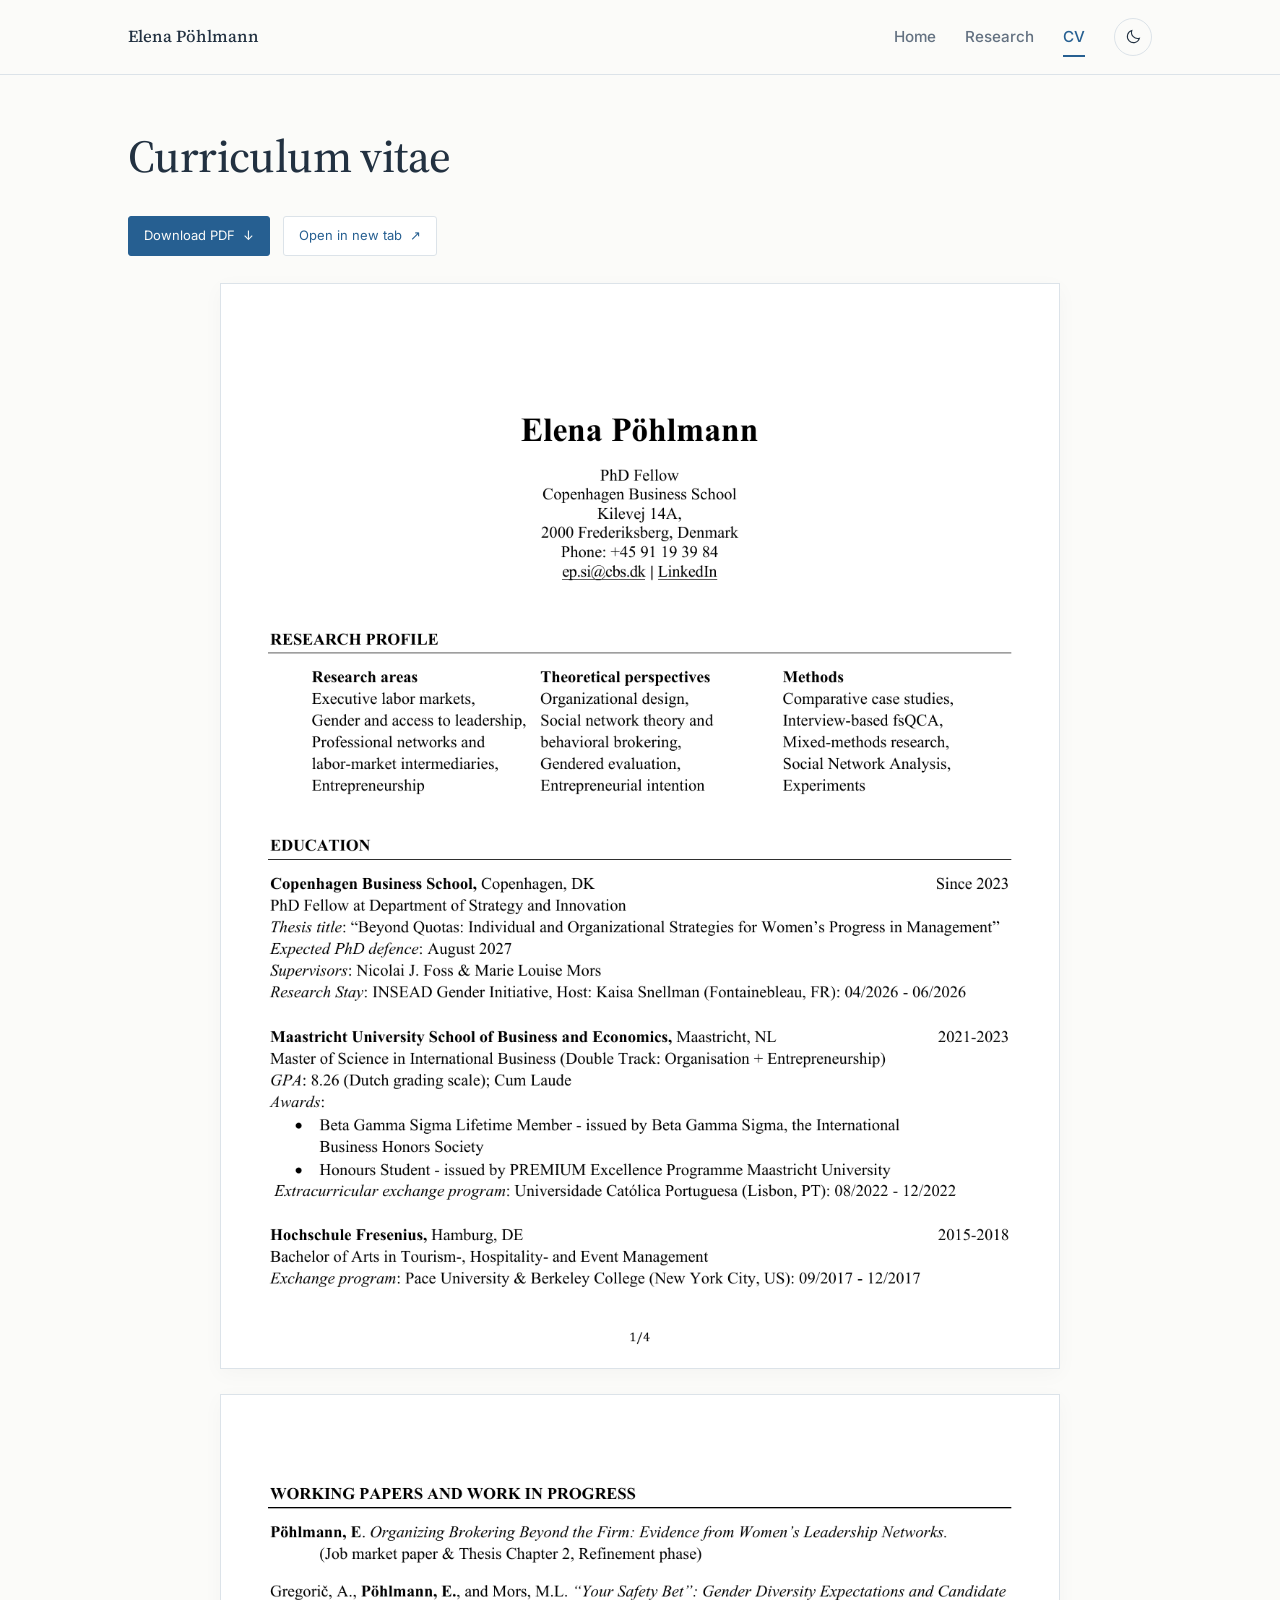
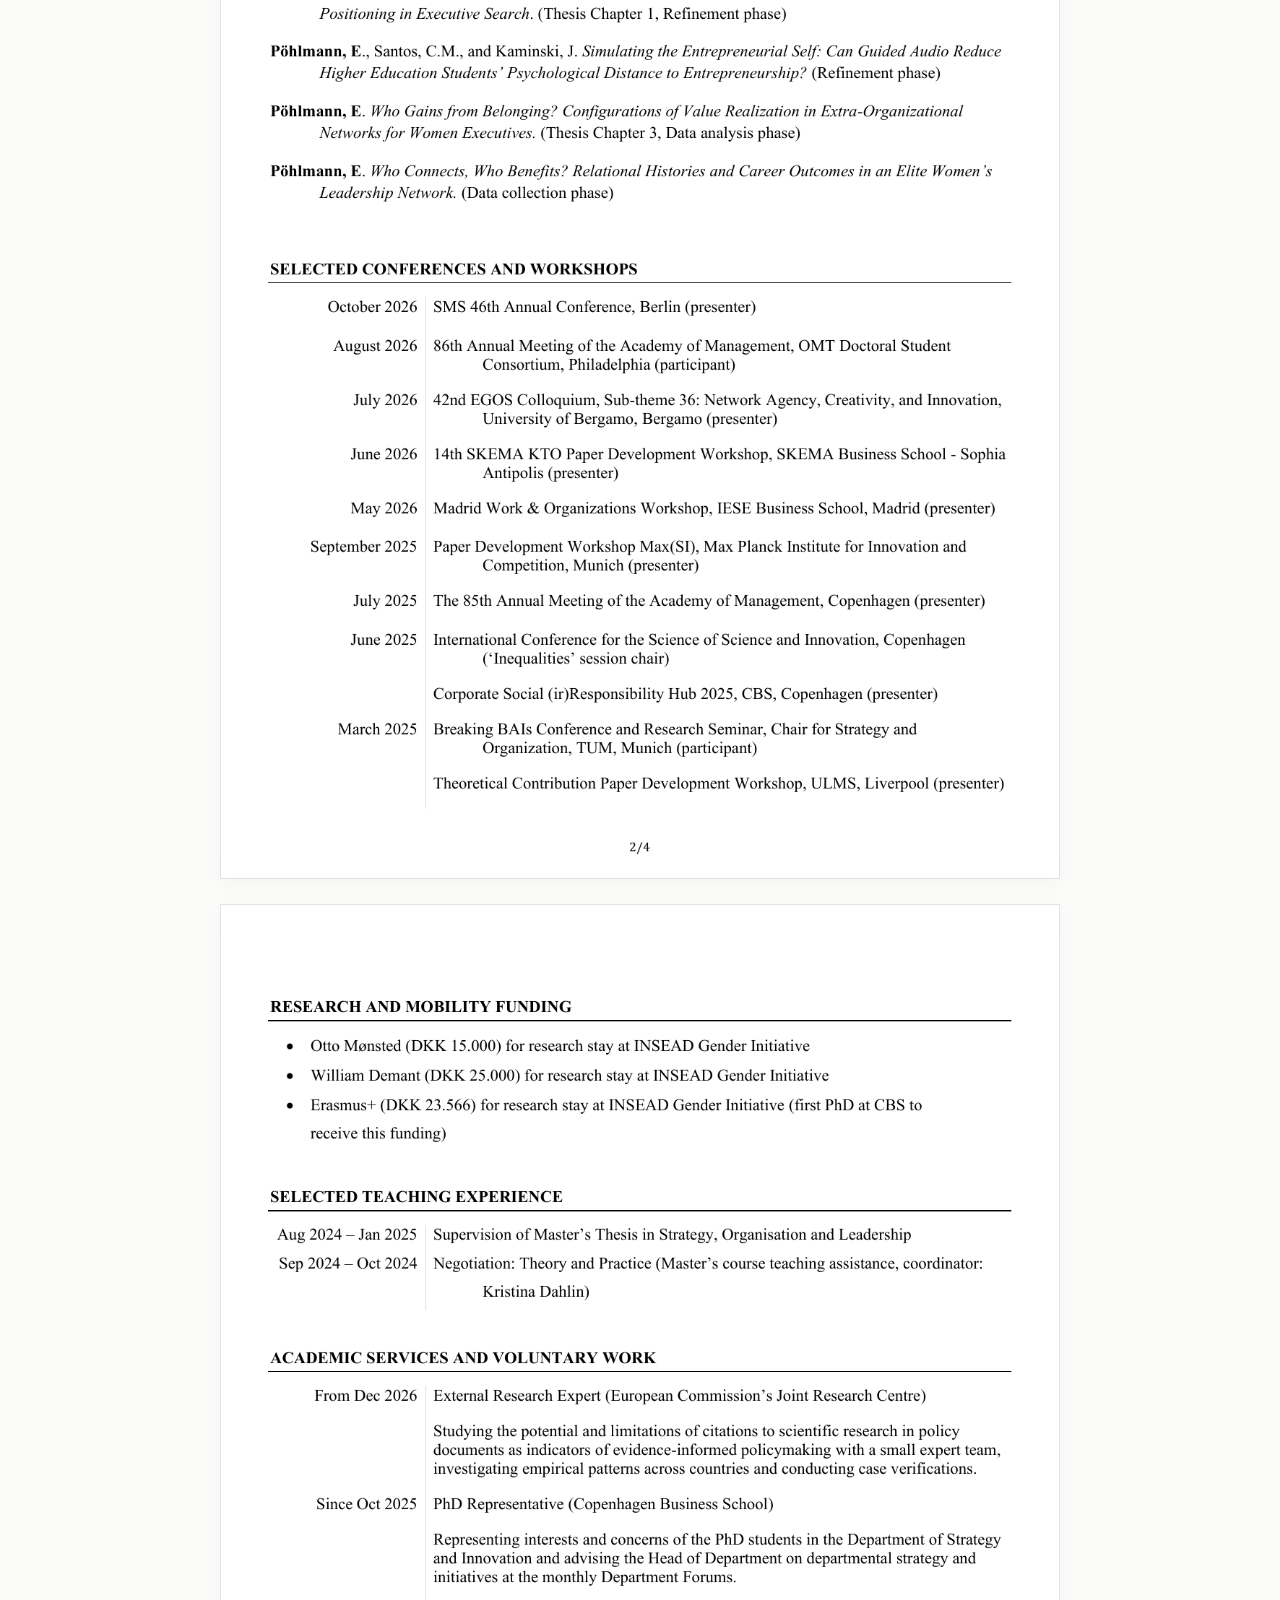
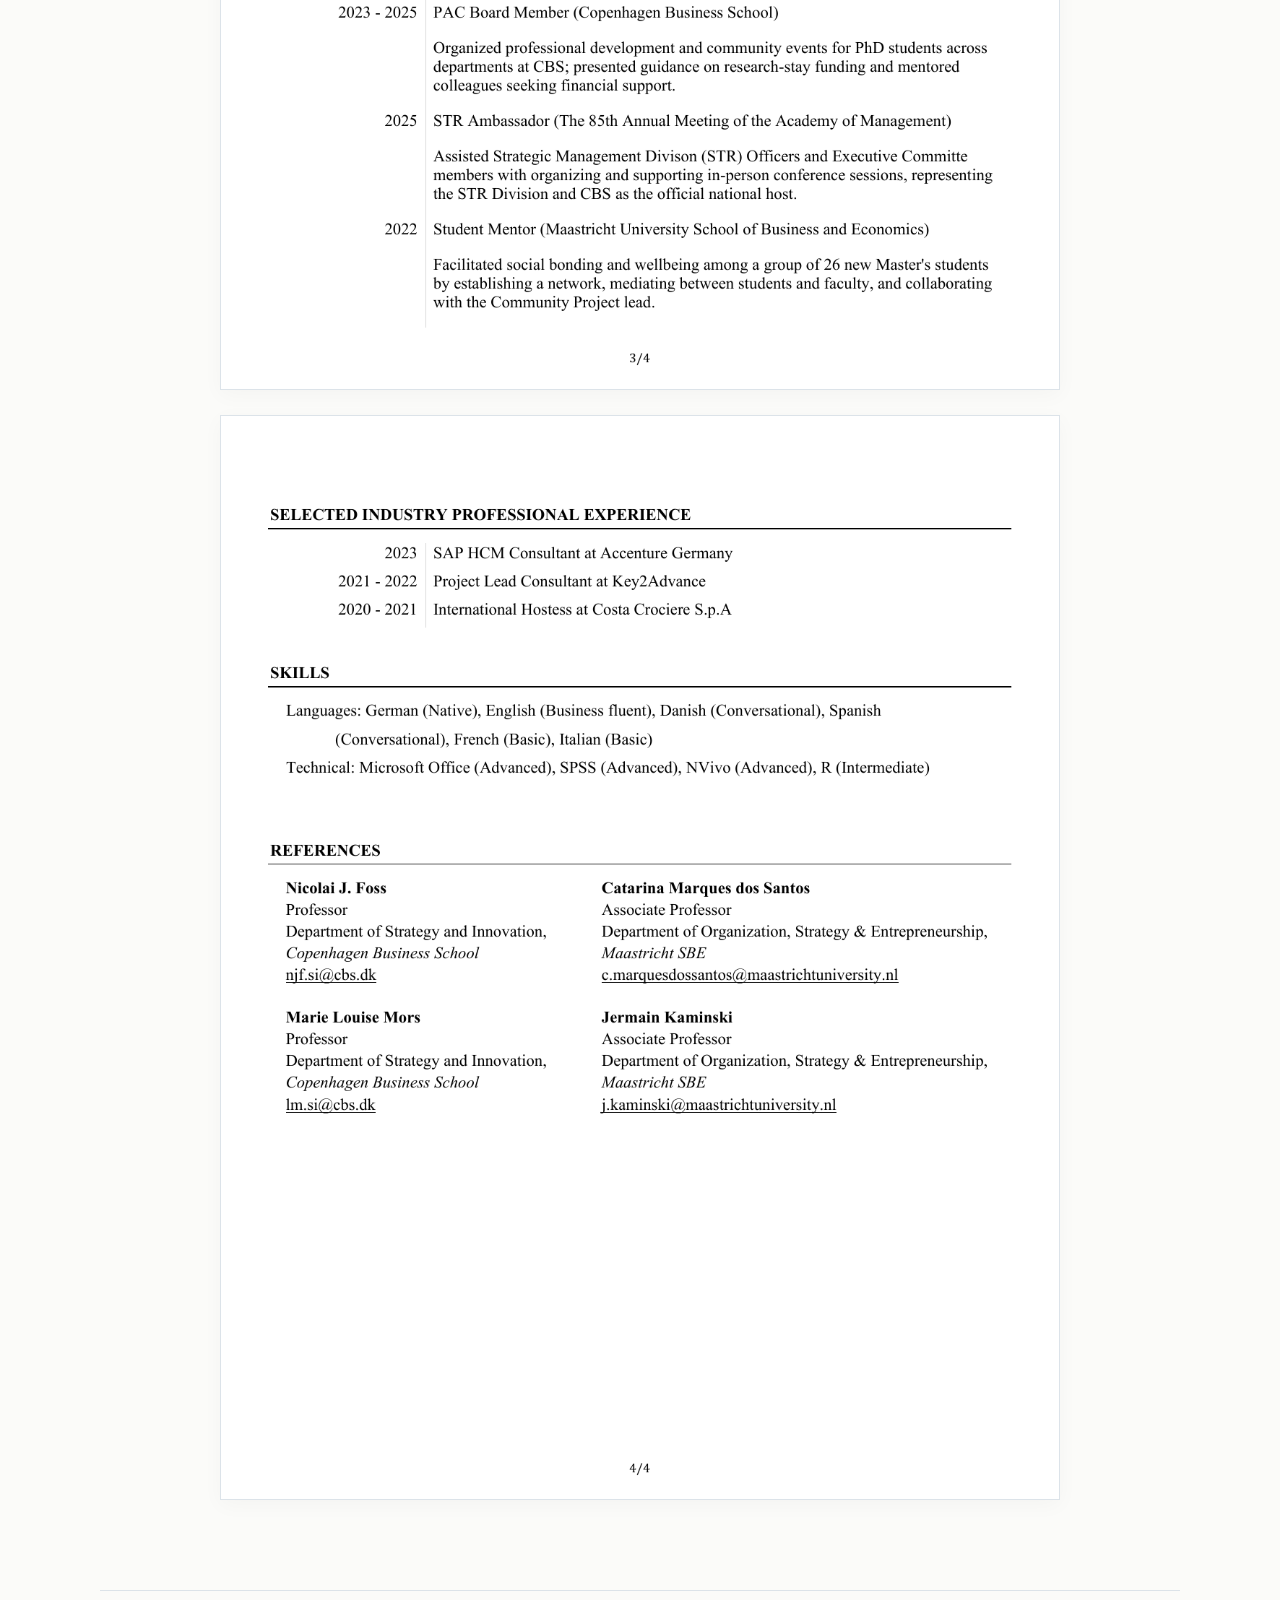
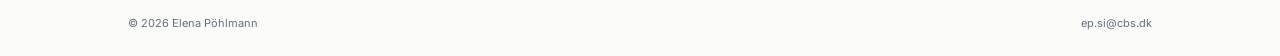
==== cv/index.html @ 1bb363f1 "Publish academic website." ====
<!doctype html>
<html lang="en">
<head>
<meta charset="utf-8">
<meta name="viewport" content="width=device-width,initial-scale=1">
<title>CV | Elena Pöhlmann</title>
<meta name="description" content="Elena Pöhlmann, PhD Fellow at Copenhagen Business School. Research on executive labor markets, gender, professional networks and entrepreneurship.">
<script>(function(){try{var q=new URLSearchParams(location.search).get('theme');var t=q||localStorage.getItem('elena-theme');if(!t)t=matchMedia('(prefers-color-scheme: dark)').matches?'dark':'light';document.documentElement.dataset.theme=t==='dark'?'dark':'light'}catch(e){}})();</script>
<link rel="icon" href="../assets/favicon.svg" type="image/svg+xml">
<link rel="stylesheet" href="../assets/font-faces.css?v=20261118b">
<link rel="stylesheet" href="../assets/styles.css?v=20261118k">
</head>
<body data-page="cv">
<a class="skip" href="#main">Skip to content</a>
<header class="site-header">
<div class="wrap">
<a class="brand" href="/" data-site-path="/">Elena Pöhlmann</a>
<div class="nav-right">
<nav class="nav-links" aria-label="Main navigation">
<a href="/" data-site-path="/">Home</a>
<a href="/research/" data-site-path="/research/">Research</a>
<a href="/cv/" data-site-path="/cv/" aria-current="page">CV</a>
</nav>
<button class="theme-toggle" type="button" aria-label="Switch to dark mode" title="Switch to dark mode" aria-pressed="false">
<svg class="moon" viewBox="0 0 24 24" fill="none" stroke="currentColor" stroke-width="1.5" aria-hidden="true">
<path d="M20.4 14.4A8.6 8.6 0 0 1 9.6 3.6 8.7 8.7 0 1 0 20.4 14.4Z"/>
</svg>
<svg class="sun" viewBox="0 0 24 24" fill="none" stroke="currentColor" stroke-width="1.5" aria-hidden="true">
<circle cx="12" cy="12" r="4"/>
<path d="M12 2v2m0 16v2M2 12h2m16 0h2M5 5l1.5 1.5m11 11L19 19M5 19l1.5-1.5m11-11L19 5"/>
</svg>
</button>
</div>
</div>
</header>
<main id="main" class="wrap page-main">
<header class="page-heading">
<h1>Curriculum vitae</h1>
</header>
<div class="cv-toolbar">
<a class="button primary" href="../assets/elena-poehlmann-cv.pdf" download="Elena-Poehlmann-CV.pdf">Download PDF <span aria-hidden="true">↓</span>
</a>
<a class="button" href="../assets/elena-poehlmann-cv.pdf" target="_blank" rel="noopener">Open in new tab <span aria-hidden="true">↗</span>
</a>
</div>
<div class="cv-preview" aria-label="Curriculum vitae, four pages">
<a href="../assets/elena-poehlmann-cv.pdf" target="_blank" rel="noopener" aria-label="Open CV PDF, preview page 1">
<img src="../assets/cv-page-1.png" alt="Elena Pöhlmann’s CV, page 1 of 4"  width="1160" height="1500">
</a>
<a href="../assets/elena-poehlmann-cv.pdf" target="_blank" rel="noopener" aria-label="Open CV PDF, preview page 2">
<img src="../assets/cv-page-2.png" alt="Elena Pöhlmann’s CV, page 2 of 4" loading="lazy" width="1160" height="1500">
</a>
<a href="../assets/elena-poehlmann-cv.pdf" target="_blank" rel="noopener" aria-label="Open CV PDF, preview page 3">
<img src="../assets/cv-page-3.png" alt="Elena Pöhlmann’s CV, page 3 of 4" loading="lazy" width="1160" height="1500">
</a>
<a href="../assets/elena-poehlmann-cv.pdf" target="_blank" rel="noopener" aria-label="Open CV PDF, preview page 4">
<img src="../assets/cv-page-4.png" alt="Elena Pöhlmann’s CV, page 4 of 4" loading="lazy" width="1160" height="1500">
</a>
</div>
</main>
<footer class="site-footer">
<div class="wrap">
<span>© 2026 Elena Pöhlmann</span>
<div class="footer-links">
<a href="mailto:ep.si@cbs.dk">ep.si@cbs.dk</a>
</div>
</div>
</footer>
<script src="../assets/site.js?v=20261118l">
</script>
</body>
</html>
---- assets/font-faces.css ----
/* Self-hosted fonts; license notices are in assets/fonts/. */

@font-face {
  font-family: 'Inter';
  font-style: normal;
  font-weight: 400 600;
  font-display: swap;
  src: url(fonts/inter-latin-ext.woff2) format('woff2');
  unicode-range: U+0100-02BA, U+02BD-02C5, U+02C7-02CC, U+02CE-02D7, U+02DD-02FF, U+0304, U+0308, U+0329, U+1D00-1DBF, U+1E00-1E9F, U+1EF2-1EFF, U+2020, U+20A0-20AB, U+20AD-20C4, U+2113, U+2C60-2C7F, U+A720-A7FF;
}

@font-face {
  font-family: 'Inter';
  font-style: normal;
  font-weight: 400 600;
  font-display: swap;
  src: url(fonts/inter-latin.woff2) format('woff2');
  unicode-range: U+0000-00FF, U+0131, U+0152-0153, U+02BB-02BC, U+02C6, U+02DA, U+02DC, U+0304, U+0308, U+0329, U+2000-206F, U+20AC, U+2122, U+2191, U+2193, U+2212, U+2215, U+FEFF, U+FFFD;
}

@font-face {
  font-family: 'Source Serif 4';
  font-style: normal;
  font-weight: 400 600;
  font-display: swap;
  src: url(fonts/source-serif-4-latin-ext.woff2) format('woff2');
  unicode-range: U+0100-02BA, U+02BD-02C5, U+02C7-02CC, U+02CE-02D7, U+02DD-02FF, U+0304, U+0308, U+0329, U+1D00-1DBF, U+1E00-1E9F, U+1EF2-1EFF, U+2020, U+20A0-20AB, U+20AD-20C4, U+2113, U+2C60-2C7F, U+A720-A7FF;
}

@font-face {
  font-family: 'Source Serif 4';
  font-style: normal;
  font-weight: 400 600;
  font-display: swap;
  src: url(fonts/source-serif-4-latin.woff2) format('woff2');
  unicode-range: U+0000-00FF, U+0131, U+0152-0153, U+02BB-02BC, U+02C6, U+02DA, U+02DC, U+0304, U+0308, U+0329, U+2000-206F, U+20AC, U+2122, U+2191, U+2193, U+2212, U+2215, U+FEFF, U+FFFD;
}
---- assets/styles.css ----
:root{color-scheme:light;--bg:#fbfbf9;--surface:#fff;--ink:#223141;--muted:#637181;--blue:#265f91;--blue-hover:#17436a;--soft:#edf3f8;--line:#dce3e9;--photo:#e8eaec;--max:1080px;--font-display:"Source Serif 4",Georgia,serif;--font-body:"Inter",Arial,sans-serif}

:root[data-theme="dark"]{color-scheme:dark;--bg:#111a24;--surface:#182330;--ink:#e7edf4;--muted:#a6b4c3;--blue:#94bfeb;--blue-hover:#c4def9;--soft:#1b3044;--line:#304050;--photo:#263441}

*{box-sizing:border-box}
html{scroll-behavior:smooth;scroll-padding-top:96px}
body{margin:0;background:var(--bg);color:var(--ink);font:17px/1.65 var(--font-body);font-optical-sizing:auto;-webkit-font-smoothing:antialiased}
a{color:var(--blue);text-underline-offset:4px;text-decoration-thickness:1px}
a:hover{color:var(--blue-hover)}
button,a,summary{-webkit-tap-highlight-color:transparent}
button{font:inherit}
a:focus-visible,button:focus-visible,summary:focus-visible{outline:2px solid var(--blue);outline-offset:5px;border-radius:2px}
img{max-width:100%;display:block}
svg{flex-shrink:0}
h1,h2,h3,p{margin-top:0}
h1,h2,h3,.brand{font-family:var(--font-display);font-weight:500}
h1{font-size:clamp(2rem,4vw,2.85rem);line-height:1.15;letter-spacing:-.6px;margin-bottom:18px}
h2{font-size:1.55rem;line-height:1.3;letter-spacing:-.3px}
h3{font-size:1.25rem;line-height:1.4;letter-spacing:-.2px}
p{margin-bottom:20px}
.wrap{max-width:var(--max);margin:auto;padding-inline:28px}
.site-header{position:sticky;top:0;z-index:50;background:var(--bg);border-bottom:1px solid var(--line)}
.site-header .wrap{display:flex;align-items:center;justify-content:space-between;gap:30px;min-height:74px}
.brand{text-decoration:none;color:var(--ink);font-size:1.05rem;white-space:nowrap}
.nav-right,.nav-links{display:flex;align-items:center;gap:29px}
.nav-links a{color:var(--muted);text-decoration:none;font-size:.95rem;font-weight:500;padding-block:8px;position:relative}
.nav-links a:hover,.nav-links a[aria-current="page"]{color:var(--blue)}
.nav-links a[aria-current="page"]:after{content:"";position:absolute;left:0;right:0;bottom:1px;height:2px;background:var(--blue)}
.theme-toggle{width:38px;height:38px;border:1px solid var(--line);border-radius:50%;background:transparent;display:grid;place-items:center;cursor:pointer;color:var(--ink)}
.theme-toggle:hover{background:var(--soft);border-color:var(--blue)}
.theme-toggle svg{width:17px;height:17px}
.sun{display:none}
[data-theme=dark] .sun{display:block}
[data-theme=dark] .moon{display:none}
.skip{position:fixed;left:14px;top:-80px;background:var(--surface);z-index:100;padding:10px}
.skip:focus{top:10px}
.home{padding-top:60px;padding-bottom:56px}
.hero{display:grid;grid-template-columns:285px minmax(0,1fr);gap:64px;align-items:center}
.portrait-frame{background:var(--photo);border-radius:3px;overflow:hidden;aspect-ratio:3/4;margin-top:6px}
.portrait-frame img{width:100%;height:100%;object-fit:cover;object-position:50% 22%;transform:scale(1.2);transform-origin:50% 12%}
.market-note,.paper-tag{display:inline-block;color:var(--blue);font:500 13px/1.6 var(--font-body);background:none;border:0;padding:0;letter-spacing:0;text-transform:none}
.market-note{margin-bottom:18px}
.lead{font:400 1.12rem/1.65 var(--font-body);letter-spacing:0;margin-bottom:0;max-width:520px}
.bio{font-size:1.04rem;line-height:1.78;margin-bottom:0}
.bio+.bio{margin-top:16px}
.home-bottom{max-width:704px;margin:52px auto 0}
.section-label{font-size:.9rem;letter-spacing:1.2px;text-transform:uppercase;color:var(--muted);font-weight:600;margin:0 0 16px;font-family:var(--font-display)}
.contact-section{margin-top:30px}
.connect-row{display:flex;gap:23px;align-items:center;flex-wrap:wrap;font-size:14px}
.plain-link{display:inline-flex;align-items:center;gap:7px;text-decoration:none;border-bottom:1px solid var(--line);padding-bottom:2px}
.plain-link svg{width:15px;height:15px}
.page-main{padding-top:55px;padding-bottom:65px}
.page-heading{max-width:760px;margin-bottom:34px}
.page-heading h1{margin-bottom:0}
.papers-section{margin-bottom:48px}
.papers-section>h2{font-size:1.55rem;margin-bottom:7px;padding-bottom:16px;border-bottom:1px solid var(--line)}
.paper{padding:27px 0 28px;border-bottom:1px solid var(--line)}
.paper h3{max-width:850px;margin-bottom:11px}
.paper-authors{color:var(--muted);font-size:13px;margin-bottom:11px;line-height:1.6}
.paper-meta{display:flex;align-items:center;gap:13px;flex-wrap:wrap;color:var(--muted);font-size:11px;letter-spacing:.2px;margin-bottom:13px}
.paper-toggle{max-width:100%;padding:0;border:0;background:none;color:inherit;font:inherit;line-height:inherit;letter-spacing:inherit;text-align:left;cursor:pointer}
.paper-toggle:hover,.paper-toggle:focus-visible{color:var(--blue)}
.paper-summary{max-width:850px}
.paper-summary p{font-size:.96rem;line-height:1.7;margin:17px 0 0}
.draft-status{color:var(--muted);font-size:11px;margin-top:11px}
.cv-toolbar{display:flex;align-items:center;gap:13px;flex-wrap:wrap;margin-bottom:27px}
.button{display:inline-flex;align-items:center;gap:8px;font-size:13px;border:1px solid var(--line);border-radius:3px;padding:9px 15px;background:var(--surface);text-decoration:none;line-height:1.5}
.button.primary{background:var(--blue);border-color:var(--blue);color:var(--bg)}
.button:hover{border-color:var(--blue)}
.cv-preview{max-width:840px;margin:auto}
.cv-preview img{width:100%;height:auto;border:1px solid var(--line);box-shadow:0 5px 20px #00000008;margin-bottom:25px;background:#fff}
.site-footer .wrap{border-top:1px solid var(--line);display:flex;justify-content:space-between;align-items:center;gap:20px;padding-block:23px;color:var(--muted);font-size:11px}
.footer-links{display:flex;gap:23px}
.footer-links a{color:var(--muted);text-decoration:none}
.footer-links a:hover{color:var(--blue)}

@media(max-width:820px){body{font-size:16px}}

@media(max-width:760px){.wrap{padding-inline:24px}
.site-header .wrap{gap:16px}
.nav-right,.nav-links{gap:19px}
.hero{grid-template-columns:210px minmax(0,1fr);gap:32px}
.home-bottom{margin-top:40px}
.home{padding-top:40px}
}

@media(max-width:570px){html{scroll-padding-top:124px}
.wrap{padding-inline:23px}
.site-header .wrap{flex-wrap:wrap;min-height:108px;padding-top:16px;padding-bottom:12px;row-gap:8px}
.nav-right{width:100%;justify-content:space-between}
.nav-links{gap:28px}
.nav-links a{font-size:14px}
.theme-toggle{height:31px;width:31px}
.hero{display:flex;flex-direction:column;align-items:flex-start;gap:28px}
.portrait-frame{width:180px;aspect-ratio:3/4;margin:0}
.home{padding-top:32px;padding-bottom:35px}
h1{margin-bottom:12px}
.lead{font-size:1.05rem}
.market-note{margin-bottom:16px}
.bio{font-size:1rem}
.home-bottom{margin-top:30px}
.connect-row{gap:18px}
.page-main{padding-top:36px;padding-bottom:35px}
.page-heading{margin-bottom:30px}
.paper{padding-block:23px}
.site-footer .wrap{align-items:flex-start;flex-direction:column;gap:10px;padding-block:19px}
.footer-links{gap:22px}
.cv-toolbar{gap:10px}
.button{font-size:12px;padding:9px 12px}
}

@media(prefers-reduced-motion:reduce){html{scroll-behavior:auto}
*{transition:none!important}
}

@media print{.site-header,.site-footer,.cv-toolbar{display:none}
body{background:white;color:black}
.wrap{max-width:none;padding:0}
.cv-preview img{border:0;box-shadow:none;page-break-after:always}
.paper-summary[hidden]{display:block}
.home{padding:0}
}
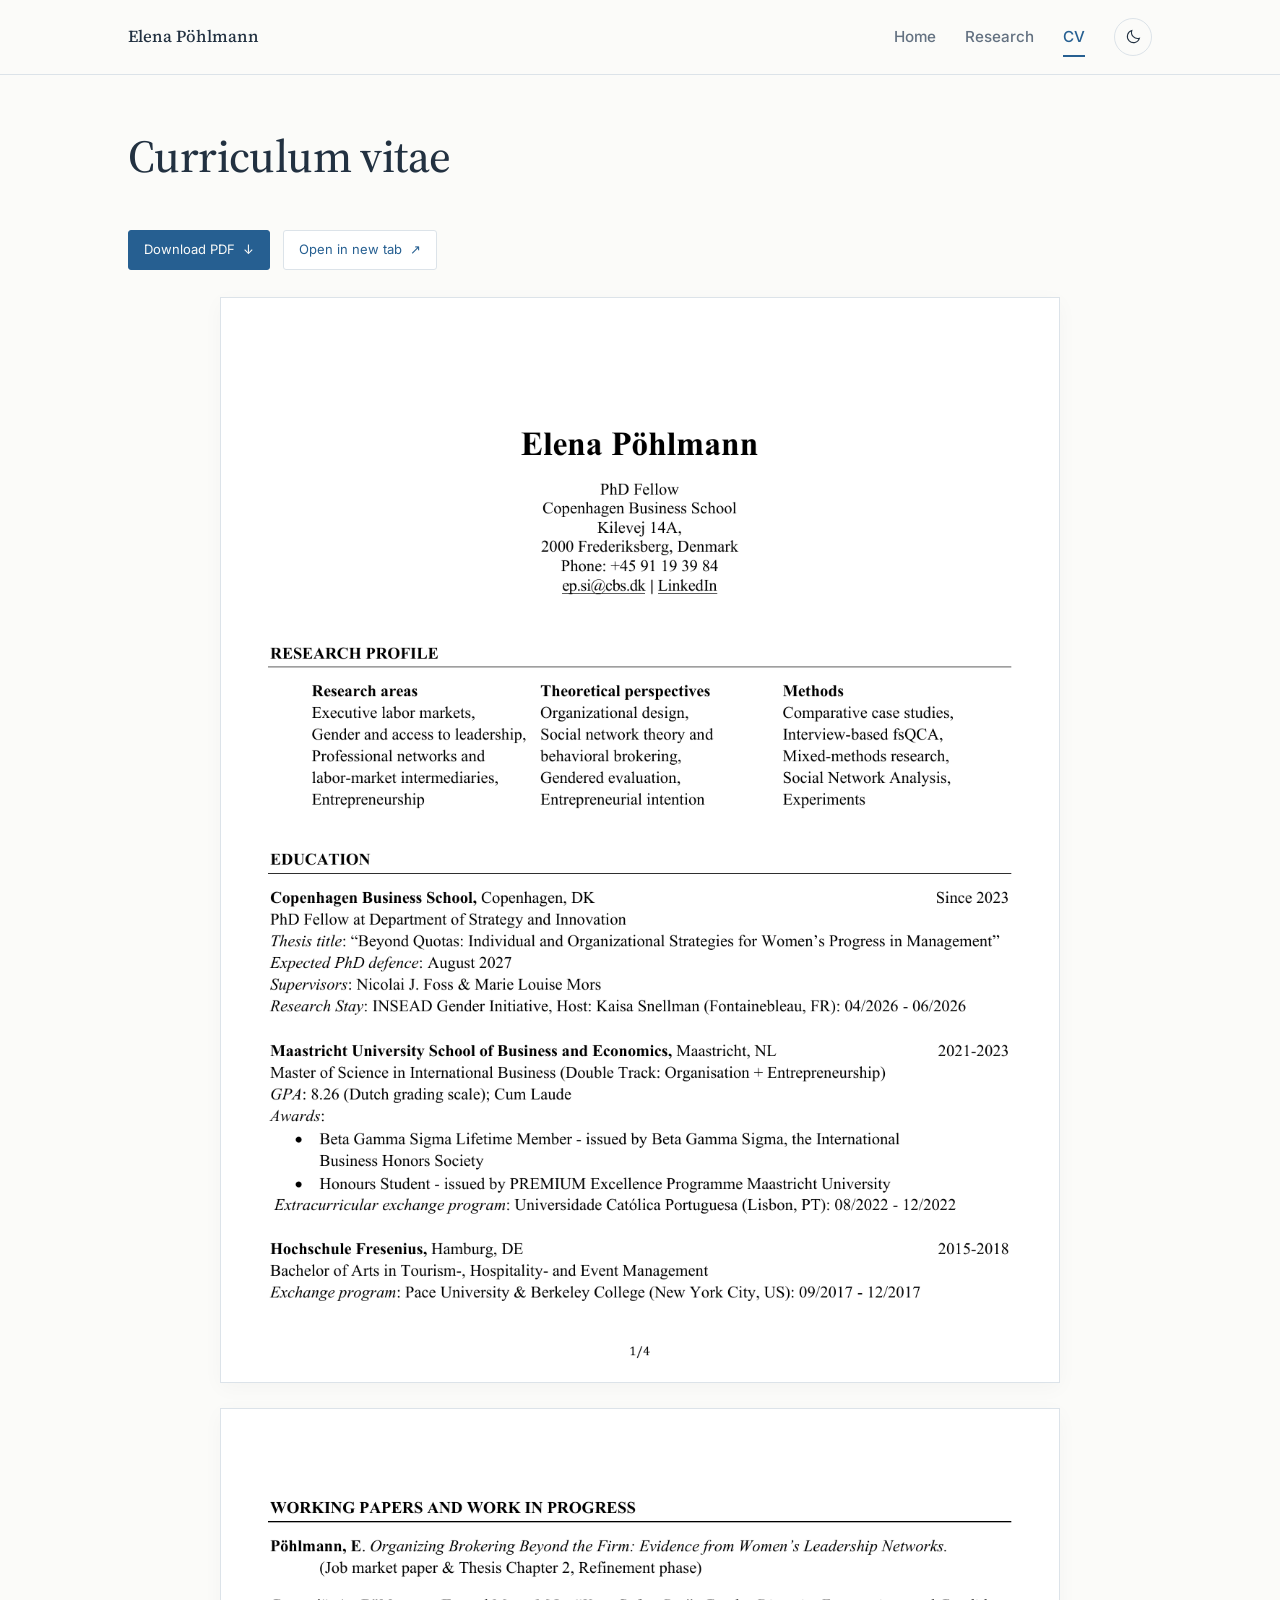
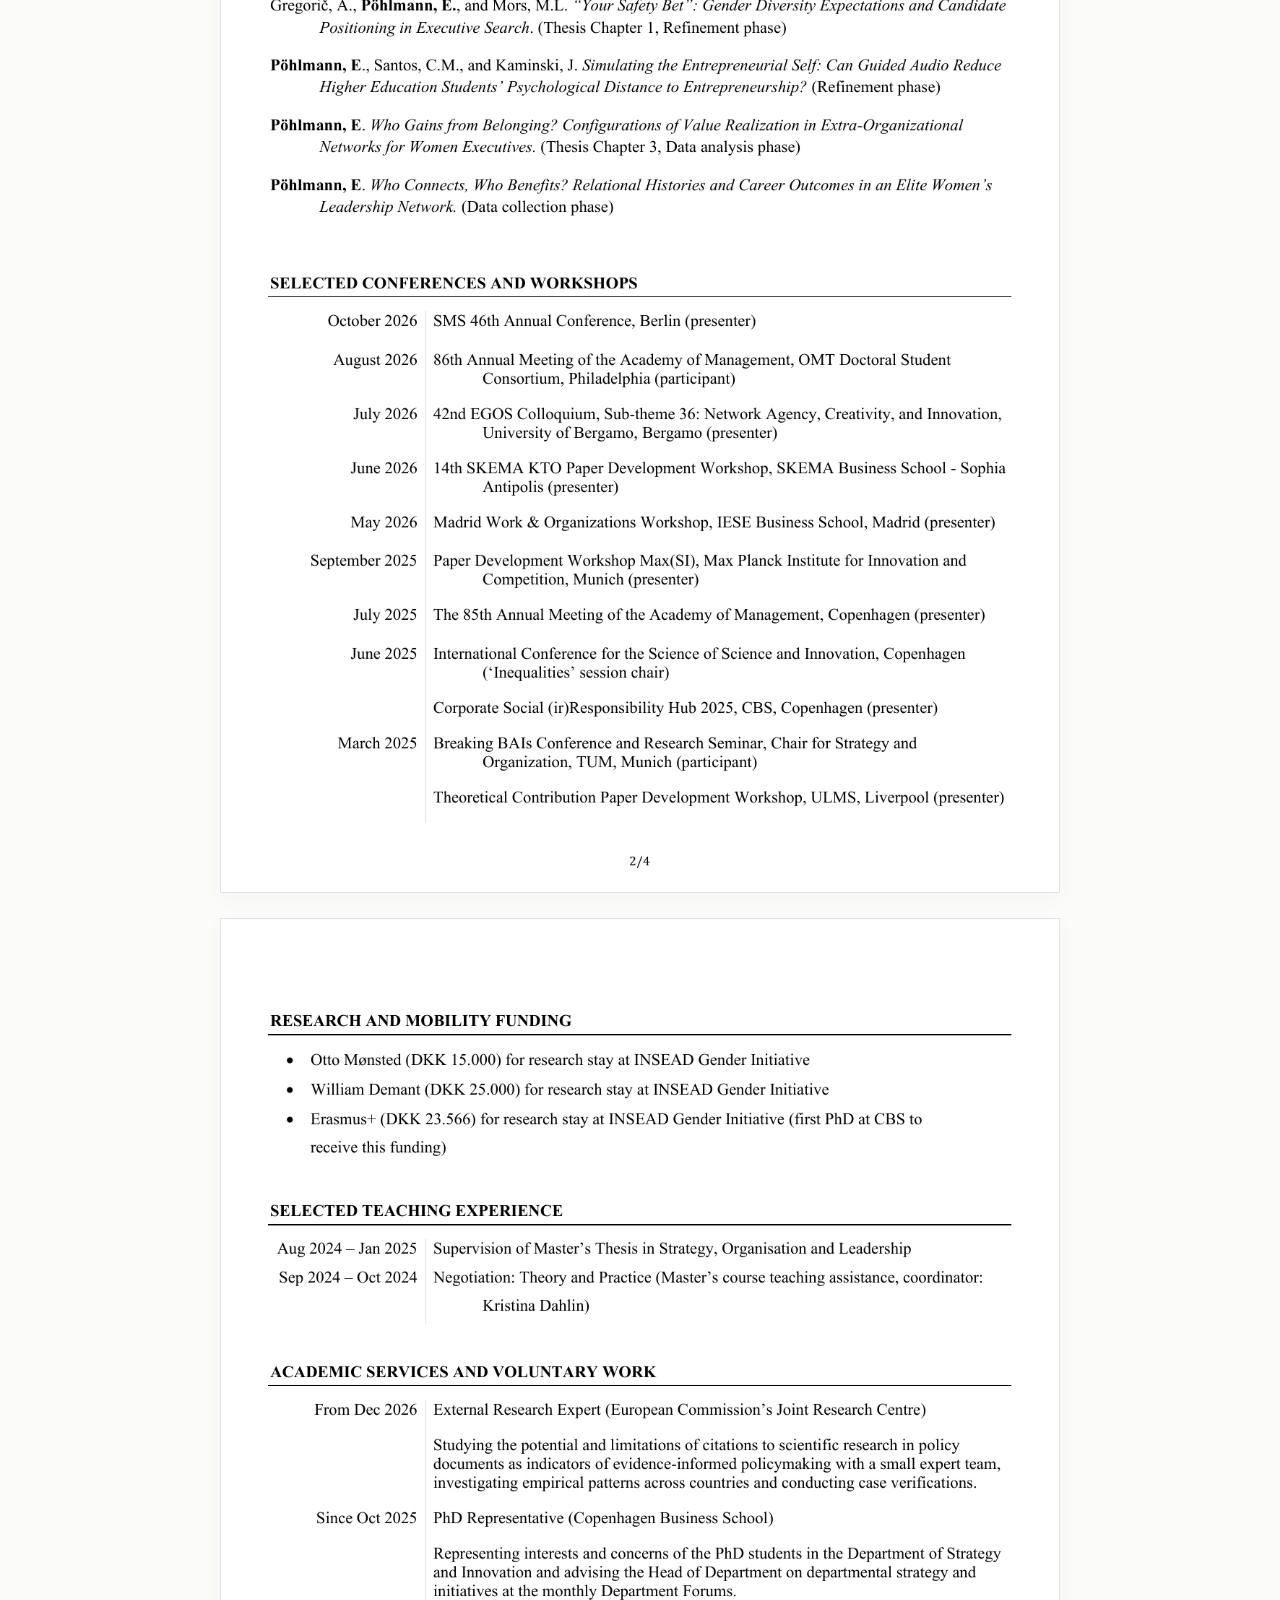
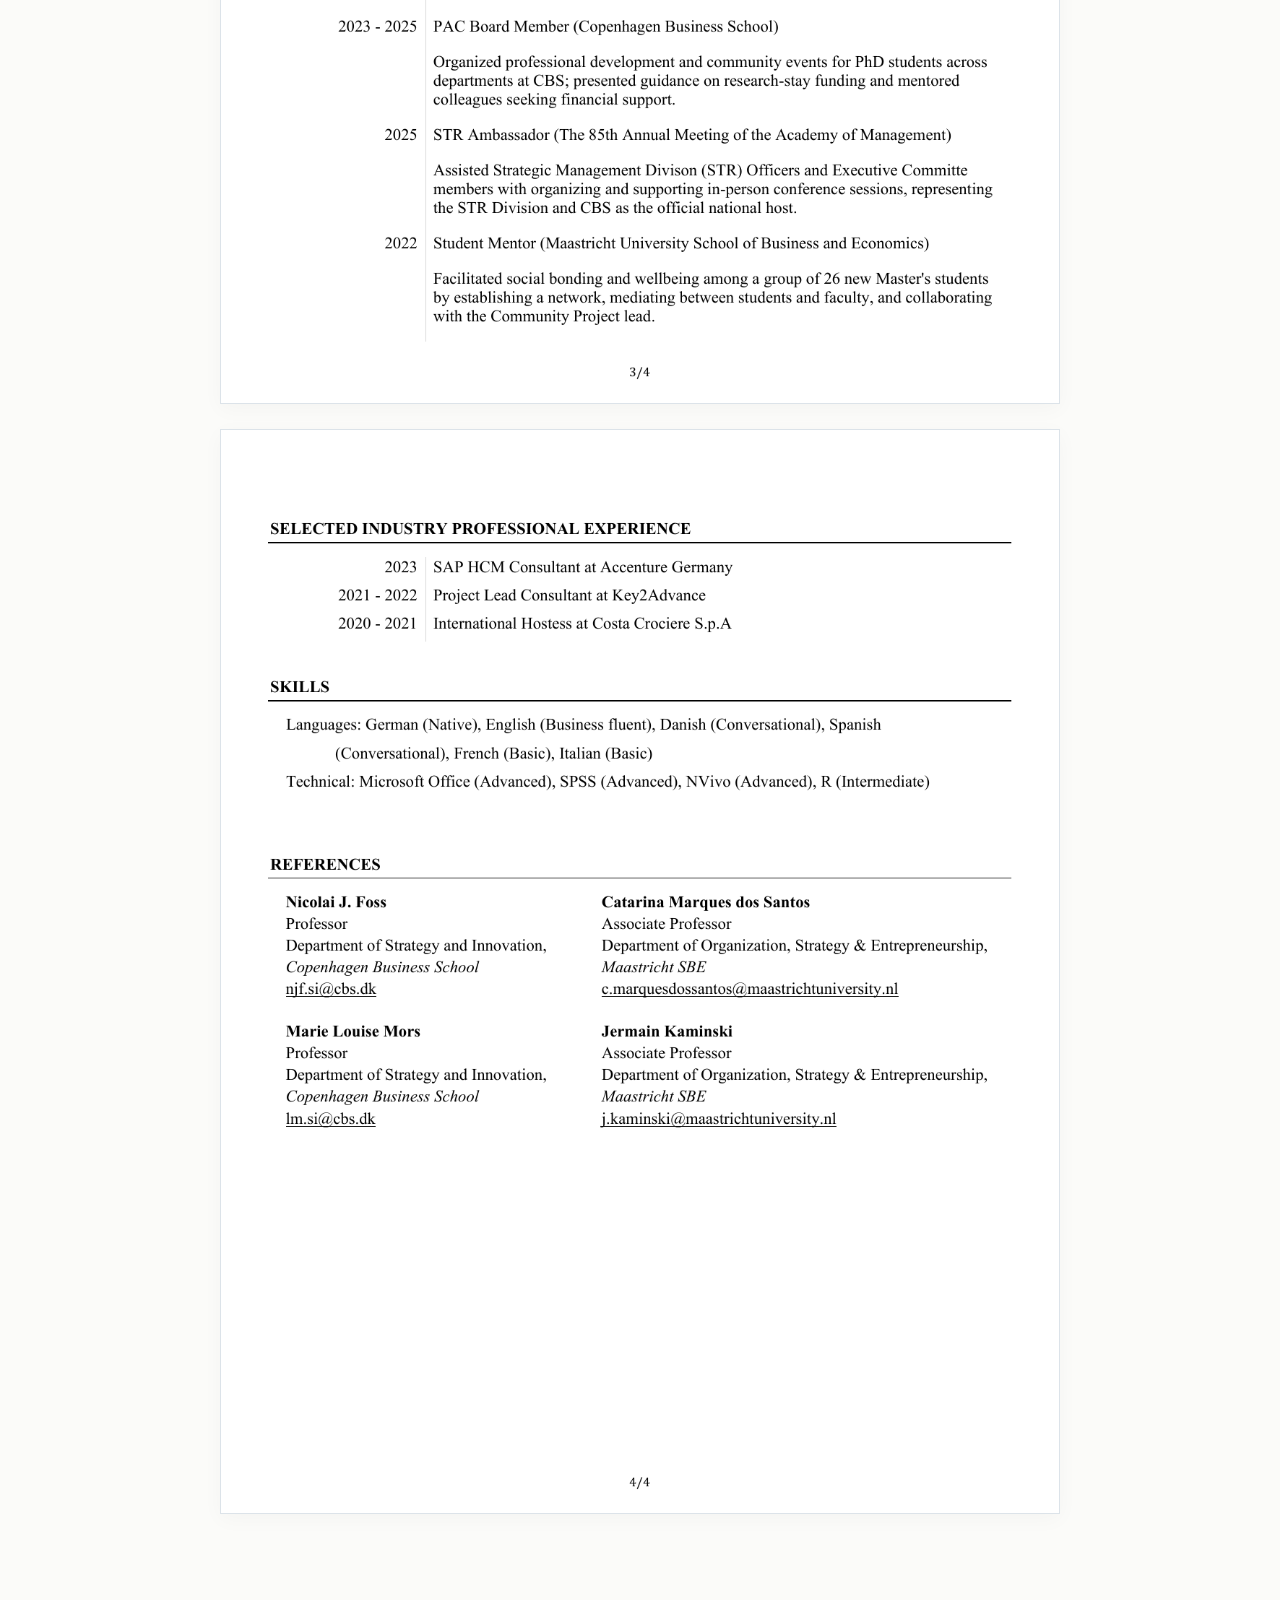
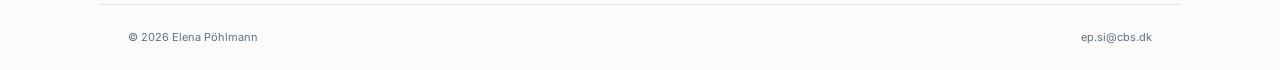
==== commit 8d97284b: "Refresh CV page icon references" ====
--- a/cv/index.html
+++ b/cv/index.html
@@ -6,9 +6,9 @@
 <title>CV | Elena Pöhlmann</title>
 <meta name="description" content="Elena Pöhlmann, PhD Fellow at Copenhagen Business School. Research on executive labor markets, gender, professional networks and entrepreneurship.">
 <script>(function(){try{var q=new URLSearchParams(location.search).get('theme');var t=q||localStorage.getItem('elena-theme');if(!t)t=matchMedia('(prefers-color-scheme: dark)').matches?'dark':'light';document.documentElement.dataset.theme=t==='dark'?'dark':'light'}catch(e){}})();</script>
-<link rel="icon" href="../assets/favicon.svg" type="image/svg+xml">
+<link rel="icon" href="../assets/favicon.svg?v=20261118n" type="image/svg+xml">
 <link rel="stylesheet" href="../assets/font-faces.css?v=20261118b">
-<link rel="stylesheet" href="../assets/styles.css?v=20261118k">
+<link rel="stylesheet" href="../assets/styles.css?v=20261118m">
 </head>
 <body data-page="cv">
 <a class="skip" href="#main">Skip to content</a>
--- a/assets/styles.css
+++ b/assets/styles.css
@@ -39,7 +39,7 @@
 .portrait-frame{background:var(--photo);border-radius:3px;overflow:hidden;aspect-ratio:3/4;margin-top:6px}
 .portrait-frame img{width:100%;height:100%;object-fit:cover;object-position:50% 22%;transform:scale(1.2);transform-origin:50% 12%}
 .market-note,.paper-tag{display:inline-block;color:var(--blue);font:500 13px/1.6 var(--font-body);background:none;border:0;padding:0;letter-spacing:0;text-transform:none}
-.market-note{margin-bottom:18px}
+.market-note{font:400 1.12rem/1.65 var(--font-body);margin-bottom:18px}
 .lead{font:400 1.12rem/1.65 var(--font-body);letter-spacing:0;margin-bottom:0;max-width:520px}
 .bio{font-size:1.04rem;line-height:1.78;margin-bottom:0}
 .bio+.bio{margin-top:16px}
@@ -50,7 +50,7 @@
 .plain-link{display:inline-flex;align-items:center;gap:7px;text-decoration:none;border-bottom:1px solid var(--line);padding-bottom:2px}
 .plain-link svg{width:15px;height:15px}
 .page-main{padding-top:55px;padding-bottom:65px}
-.page-heading{max-width:760px;margin-bottom:34px}
+.page-heading{max-width:760px;margin-bottom:48px}
 .page-heading h1{margin-bottom:0}
 .papers-section{margin-bottom:48px}
 .papers-section>h2{font-size:1.55rem;margin-bottom:7px;padding-bottom:16px;border-bottom:1px solid var(--line)}
@@ -101,7 +101,7 @@
 .home-bottom{margin-top:30px}
 .connect-row{gap:18px}
 .page-main{padding-top:36px;padding-bottom:35px}
-.page-heading{margin-bottom:30px}
+.page-heading{margin-bottom:40px}
 .paper{padding-block:23px}
 .site-footer .wrap{align-items:flex-start;flex-direction:column;gap:10px;padding-block:19px}
 .footer-links{gap:22px}
